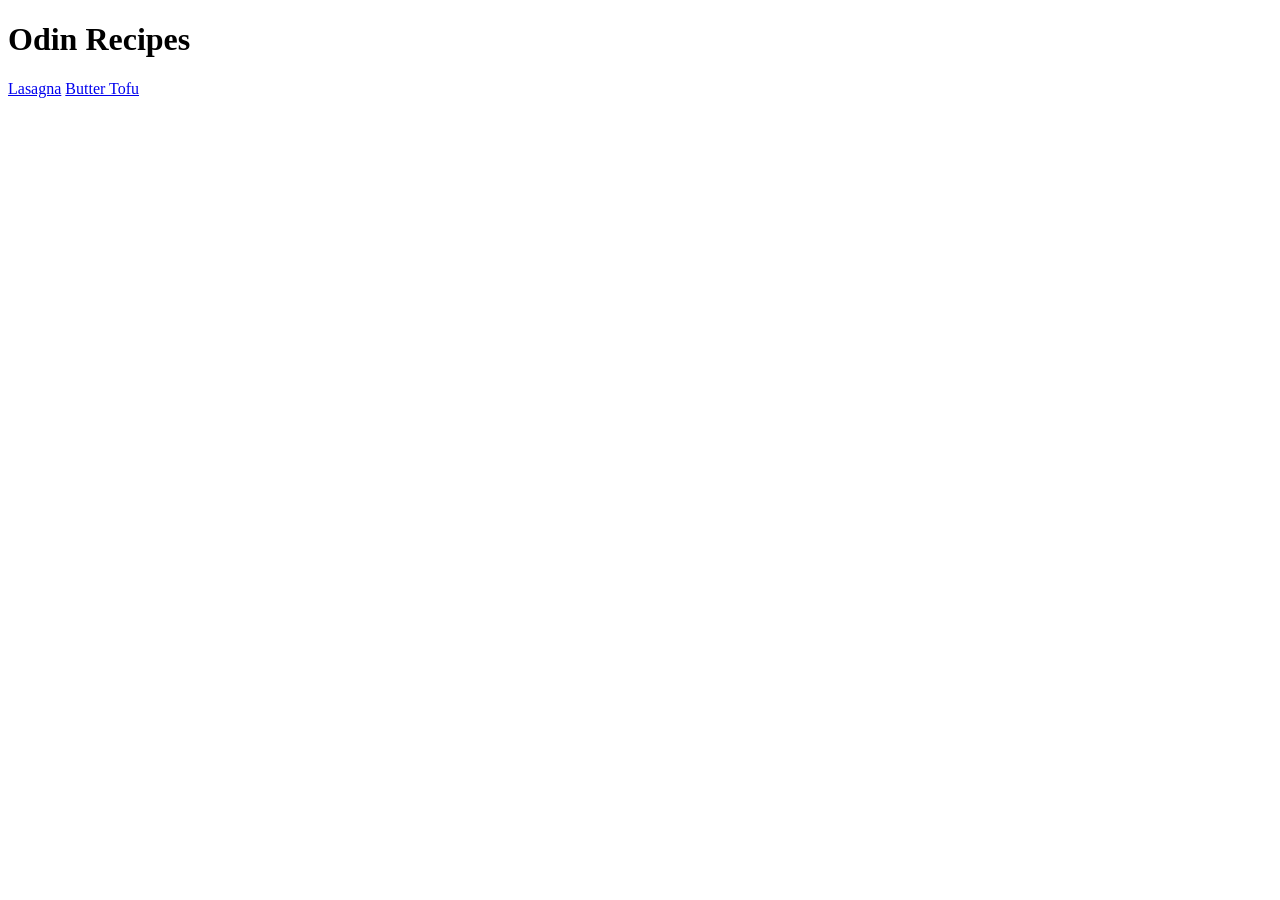
==== 01_odin-recipes/index.html @ a81aac3c "feat: complete butter tofu recipe page" ====
<!doctype html>
<html lang="en">

<head>
  <meta charset="UTF-8">
  <meta name="viewport" content="width=device-width, initial-scale=1.0">
  <title>Odin Recipes Page</title>

  <!-- Google Font: Roboto (Variable Font) -->
  <link rel="preconnect" href="https://fonts.googleapis.com">
  <link rel="preconnect" href="https://fonts.gstatic.com" crossorigin>
  <link href="https://fonts.googleapis.com/css2?family=Roboto:ital,wght@0,100..900;1,100..900&display=swap"
    rel="stylesheet">

  <!-- Deine globale CSS-Boilerplate -->
  <link rel="stylesheet" href="stlyes.css">
</head>

<body>
  <h1>Odin Recipes</h1>
  <a href="recipes/lasagna.html">Lasagna</a>
  <a href="recipes/butter_tofu.html">Butter Tofu</a>
</body>

</html>
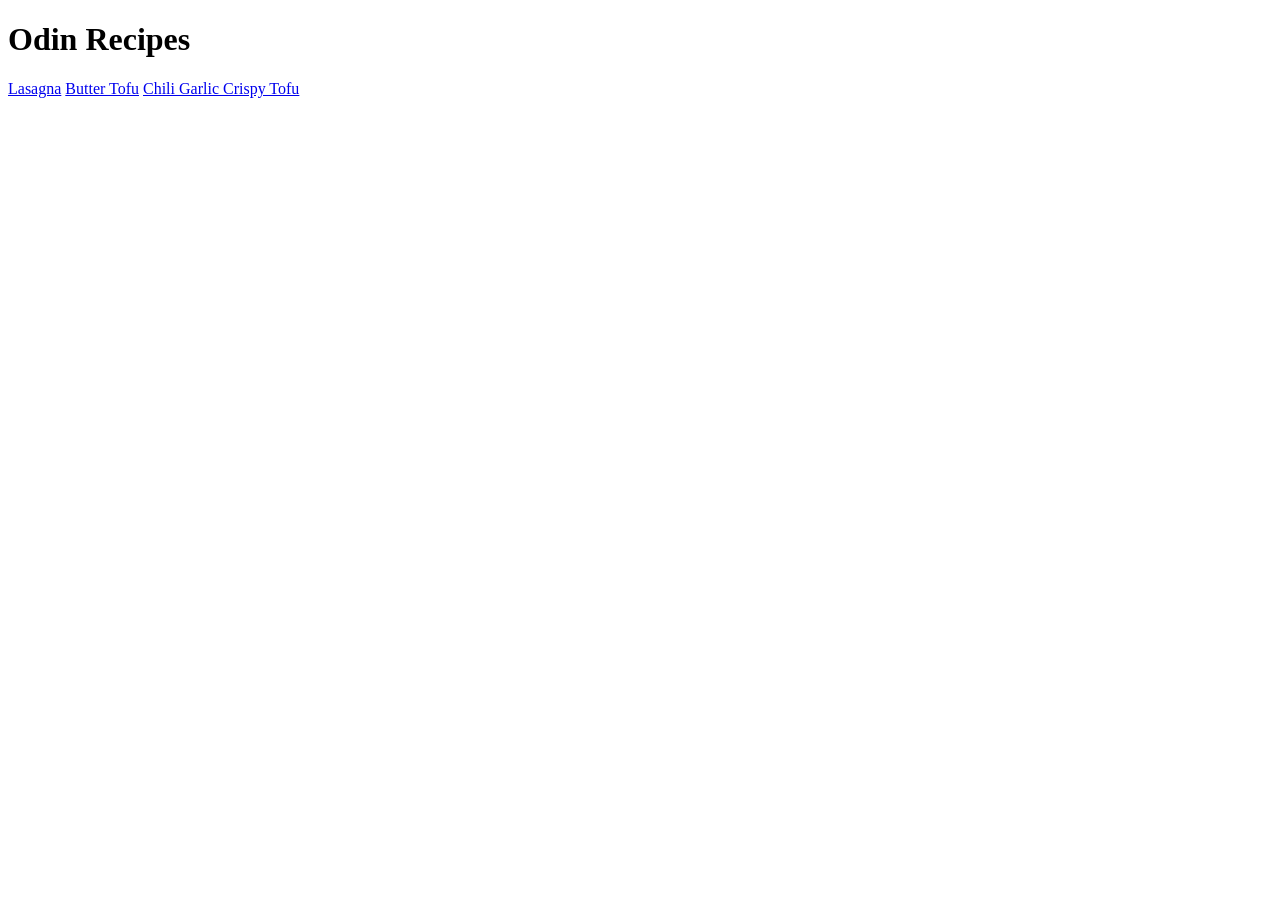
==== commit 3dd9c210: "feat: complete crispy tofu recipe page" ====
--- a/01_odin-recipes/index.html
+++ b/01_odin-recipes/index.html
@@ -20,6 +20,7 @@
   <h1>Odin Recipes</h1>
   <a href="recipes/lasagna.html">Lasagna</a>
   <a href="recipes/butter_tofu.html">Butter Tofu</a>
+  <a href="recipes/crispy_tofu.html">Chili Garlic Crispy Tofu</a>
 </body>
 
 </html>
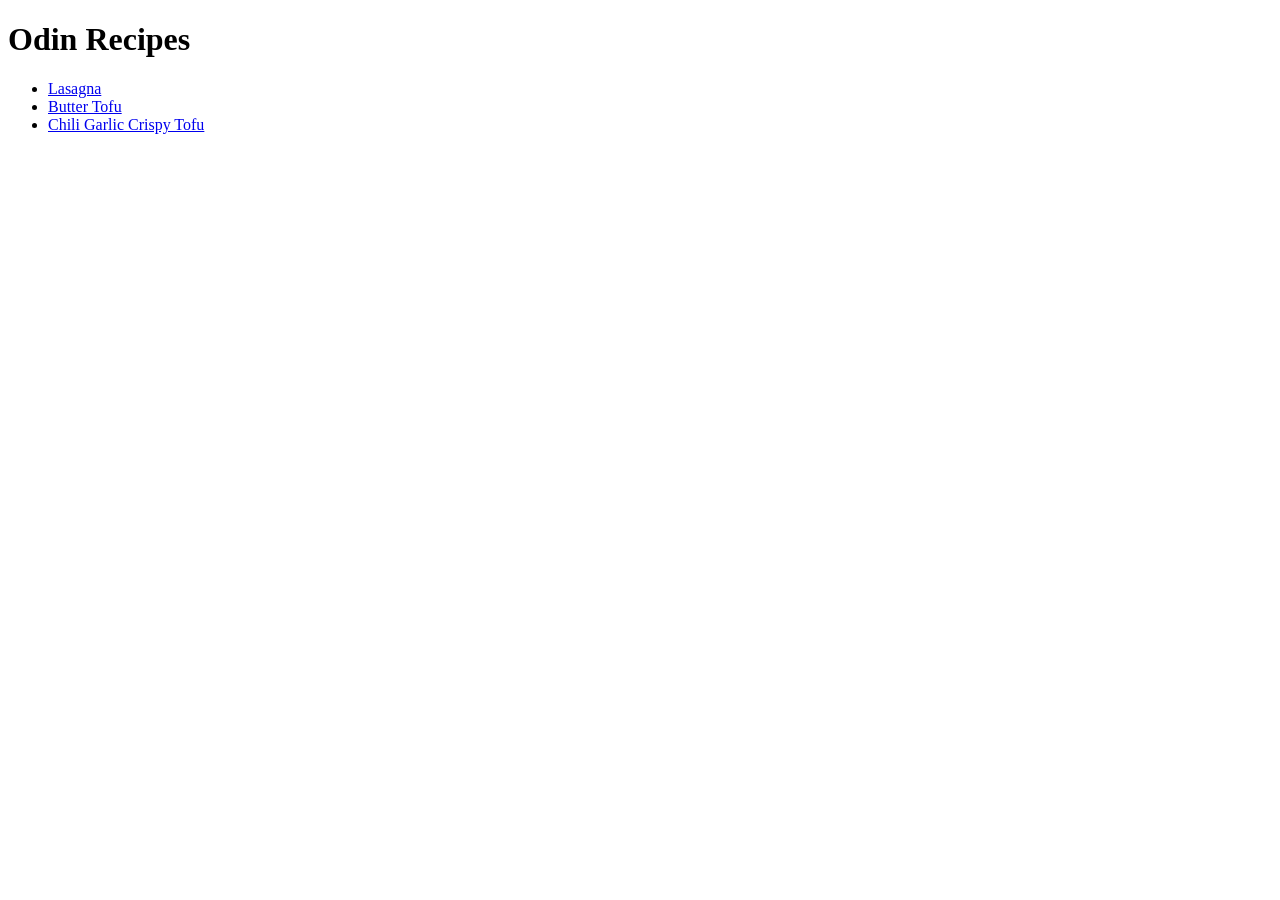
==== commit af5beaef: "refractor: wrapped index nav links in unordered list" ====
--- a/01_odin-recipes/index.html
+++ b/01_odin-recipes/index.html
@@ -18,9 +18,11 @@
 
 <body>
   <h1>Odin Recipes</h1>
-  <a href="recipes/lasagna.html">Lasagna</a>
-  <a href="recipes/butter_tofu.html">Butter Tofu</a>
-  <a href="recipes/crispy_tofu.html">Chili Garlic Crispy Tofu</a>
+  <ul>
+    <li><a href="recipes/lasagna.html">Lasagna</a></li>
+    <li><a href="recipes/butter_tofu.html">Butter Tofu</a></li>
+    <li><a href="recipes/crispy_tofu.html">Chili Garlic Crispy Tofu</a></li>
+  </ul>
 </body>
 
 </html>
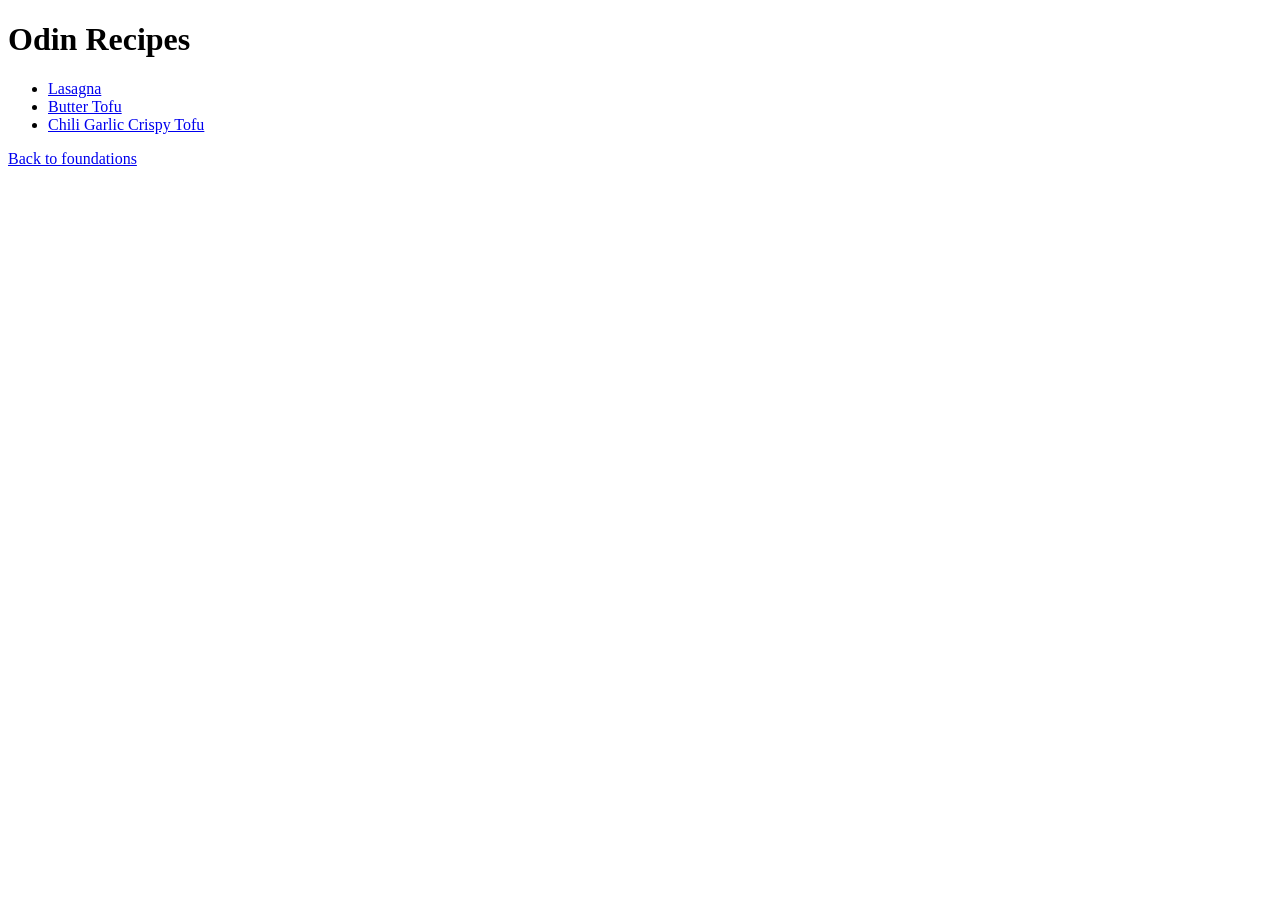
==== commit 3e18dea6: "feat: add backlink to foundations page on recipes index" ====
--- a/01_odin-recipes/index.html
+++ b/01_odin-recipes/index.html
@@ -13,7 +13,7 @@
     rel="stylesheet">
 
   <!-- Deine globale CSS-Boilerplate -->
-  <link rel="stylesheet" href="stlyes.css">
+  <link rel="stylesheet" href="styles.css">
 </head>
 
 <body>
@@ -23,6 +23,7 @@
     <li><a href="recipes/butter_tofu.html">Butter Tofu</a></li>
     <li><a href="recipes/crispy_tofu.html">Chili Garlic Crispy Tofu</a></li>
   </ul>
+  <a href="../index.html">Back to foundations</a>
 </body>
 
 </html>
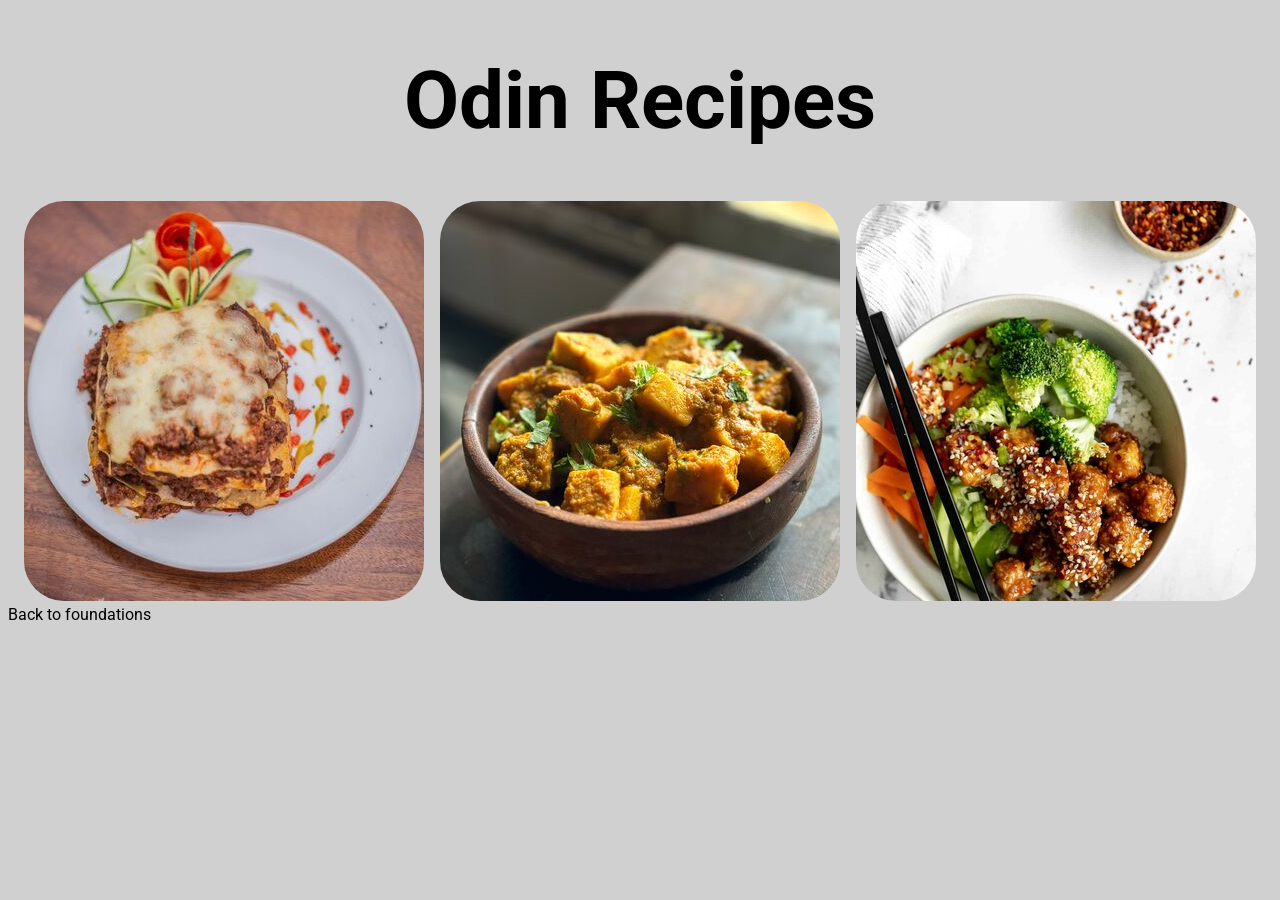
==== commit 8b1981ba: "feat: added pictures to index page" ====
--- a/01_odin-recipes/index.html
+++ b/01_odin-recipes/index.html
@@ -18,12 +18,12 @@
 
 <body>
   <h1>Odin Recipes</h1>
-  <ul>
-    <li><a href="recipes/lasagna.html">Lasagna</a></li>
-    <li><a href="recipes/butter_tofu.html">Butter Tofu</a></li>
-    <li><a href="recipes/crispy_tofu.html">Chili Garlic Crispy Tofu</a></li>
-  </ul>
-  <a href="../index.html">Back to foundations</a>
+  <div class="container">
+    <a href="recipes/lasagna.html"><img class="nav-pic" src="./images/lasagna.jpg" width="400" height="400"></a>
+    <a href="recipes/butter_tofu.html"><img class="nav-pic" src="./images/butter_tofu.jpg" width="400" height="400"></a>
+    <a href="recipes/crispy_tofu.html"><img class="nav-pic" src="./images/crispy_tofu.jpg" width="400" height="400"></a>
+  </div>
+  <a class="home-button" href="../index.html">Back to foundations</a>
 </body>
 
 </html>
--- a/01_odin-recipes/styles.css
+++ b/01_odin-recipes/styles.css
@@ -0,0 +1,30 @@
+body {
+  font-family: 'Roboto', sans-serif;
+  background: rgb(209, 208, 208);
+  align-items: center;
+}
+
+h1 {
+  font-size: 5rem;
+  text-align: center;
+}
+
+a {
+  text-decoration: none;
+  color: #000;
+}
+
+.container {
+  display: flex;
+  align-items: center;
+  justify-content: space-evenly;
+}
+
+.nav-pic {
+  border-radius: 10%;
+  transition: ease-in-out 0.2s;
+}
+
+.nav-pic:hover {
+  scale: 1.1;
+}
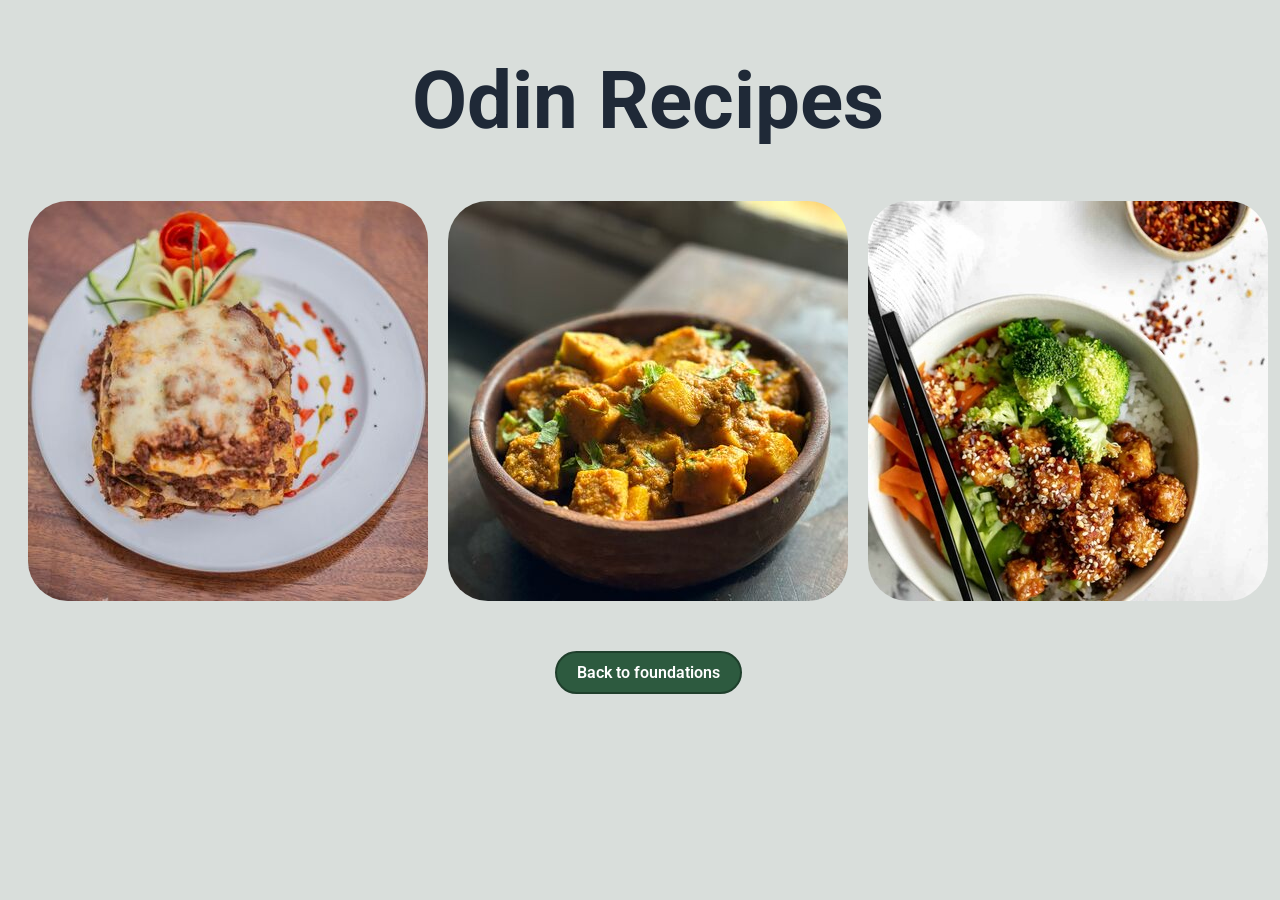
==== commit a8f74f30: "style: started css for index" ====
--- a/01_odin-recipes/index.html
+++ b/01_odin-recipes/index.html
@@ -1,29 +1,50 @@
 <!doctype html>
 <html lang="en">
+  <head>
+    <meta charset="UTF-8" />
+    <meta name="viewport" content="width=device-width, initial-scale=1.0" />
+    <title>Odin Recipes Page</title>
 
-<head>
-  <meta charset="UTF-8">
-  <meta name="viewport" content="width=device-width, initial-scale=1.0">
-  <title>Odin Recipes Page</title>
+    <!-- Google Font: Roboto (Variable Font) -->
+    <link rel="preconnect" href="https://fonts.googleapis.com" />
+    <link rel="preconnect" href="https://fonts.gstatic.com" crossorigin />
+    <link
+      href="https://fonts.googleapis.com/css2?family=Roboto:ital,wght@0,100..900;1,100..900&display=swap"
+      rel="stylesheet"
+    />
 
-  <!-- Google Font: Roboto (Variable Font) -->
-  <link rel="preconnect" href="https://fonts.googleapis.com">
-  <link rel="preconnect" href="https://fonts.gstatic.com" crossorigin>
-  <link href="https://fonts.googleapis.com/css2?family=Roboto:ital,wght@0,100..900;1,100..900&display=swap"
-    rel="stylesheet">
+    <!-- Deine globale CSS-Boilerplate -->
+    <link rel="stylesheet" href="styles.css" />
+  </head>
 
-  <!-- Deine globale CSS-Boilerplate -->
-  <link rel="stylesheet" href="styles.css">
-</head>
-
-<body>
-  <h1>Odin Recipes</h1>
-  <div class="container">
-    <a href="recipes/lasagna.html"><img class="nav-pic" src="./images/lasagna.jpg" width="400" height="400"></a>
-    <a href="recipes/butter_tofu.html"><img class="nav-pic" src="./images/butter_tofu.jpg" width="400" height="400"></a>
-    <a href="recipes/crispy_tofu.html"><img class="nav-pic" src="./images/crispy_tofu.jpg" width="400" height="400"></a>
-  </div>
-  <a class="home-button" href="../index.html">Back to foundations</a>
-</body>
-
-</html>+  <body>
+    <h1>Odin Recipes</h1>
+    <div class="container">
+      <a class="recipe-card" href="recipes/lasagna.html"
+        ><img
+          class="nav-pic"
+          src="./images/lasagna.jpg"
+          width="400"
+          height="400"
+        /><span class="recipe-name">Lasagna</span></a
+      >
+      <a class="recipe-card" href="recipes/butter_tofu.html"
+        ><img
+          class="nav-pic"
+          src="./images/butter_tofu.jpg"
+          width="400"
+          height="400"
+        /><span class="recipe-name">Butter Tofu</span></a
+      >
+      <a class="recipe-card" href="recipes/crispy_tofu.html"
+        ><img
+          class="nav-pic"
+          src="./images/crispy_tofu.jpg"
+          width="400"
+          height="400"
+        /><span class="recipe-name">Crispy Tofu</span></a
+      >
+    </div>
+    <a class="home-button" href="../index.html">Back to foundations</a>
+  </body>
+</html>
--- a/01_odin-recipes/styles.css
+++ b/01_odin-recipes/styles.css
@@ -1,12 +1,14 @@
 body {
   font-family: 'Roboto', sans-serif;
-  background: rgb(209, 208, 208);
+  background: #d9dedb;
   align-items: center;
+  width: 100%;
 }
 
 h1 {
   font-size: 5rem;
   text-align: center;
+  color: #1f2937;
 }
 
 a {
@@ -19,12 +21,55 @@
   align-items: center;
   justify-content: space-evenly;
 }
+.recipe-card {
+  position: relative;
+  display: inline-block;
+  overflow: hidden;
+  border-radius: 10%;
+  text-decoration: none;
+}
 
 .nav-pic {
-  border-radius: 10%;
-  transition: ease-in-out 0.2s;
+  display: block;
+  transition:
+    transform 0.3s ease,
+    filter 0.3s ease;
+}
+.recipe-name {
+  position: absolute;
+  top: 50%;
+  left: 50%;
+  transform: translate(-50%, -50%);
+  color: #fff;
+  font-size: 1.5rem;
+  font-weight: 700;
+  text-shadow: 0 2px 8px rgba(0, 0, 0, 0.7);
+  opacity: 0;
+  pointer-events: none;
+  transition: opacity 0.3s ease;
+  z-index: 2;
+  white-space: nowrap;
+}
+.recipe-card:hover .nav-pic {
+  transform: scale(1.08);
+  filter: blur(2px) brightness(0.85);
+}
+.recipe-card:hover .recipe-name {
+  opacity: 1;
 }
 
-.nav-pic:hover {
+.home-button {
+  display: block;
+  width: fit-content;
+  background-color: #2d5a3f;
+  padding: 10px 20px;
+  border-radius: 100px;
+  border: 2px solid #1f3f2c;
+  margin: 50px auto;
+  color: #fff;
+  transition: ease-in-out 0.2s;
+  font-weight: 600;
+}
+.home-button:hover {
   scale: 1.1;
 }
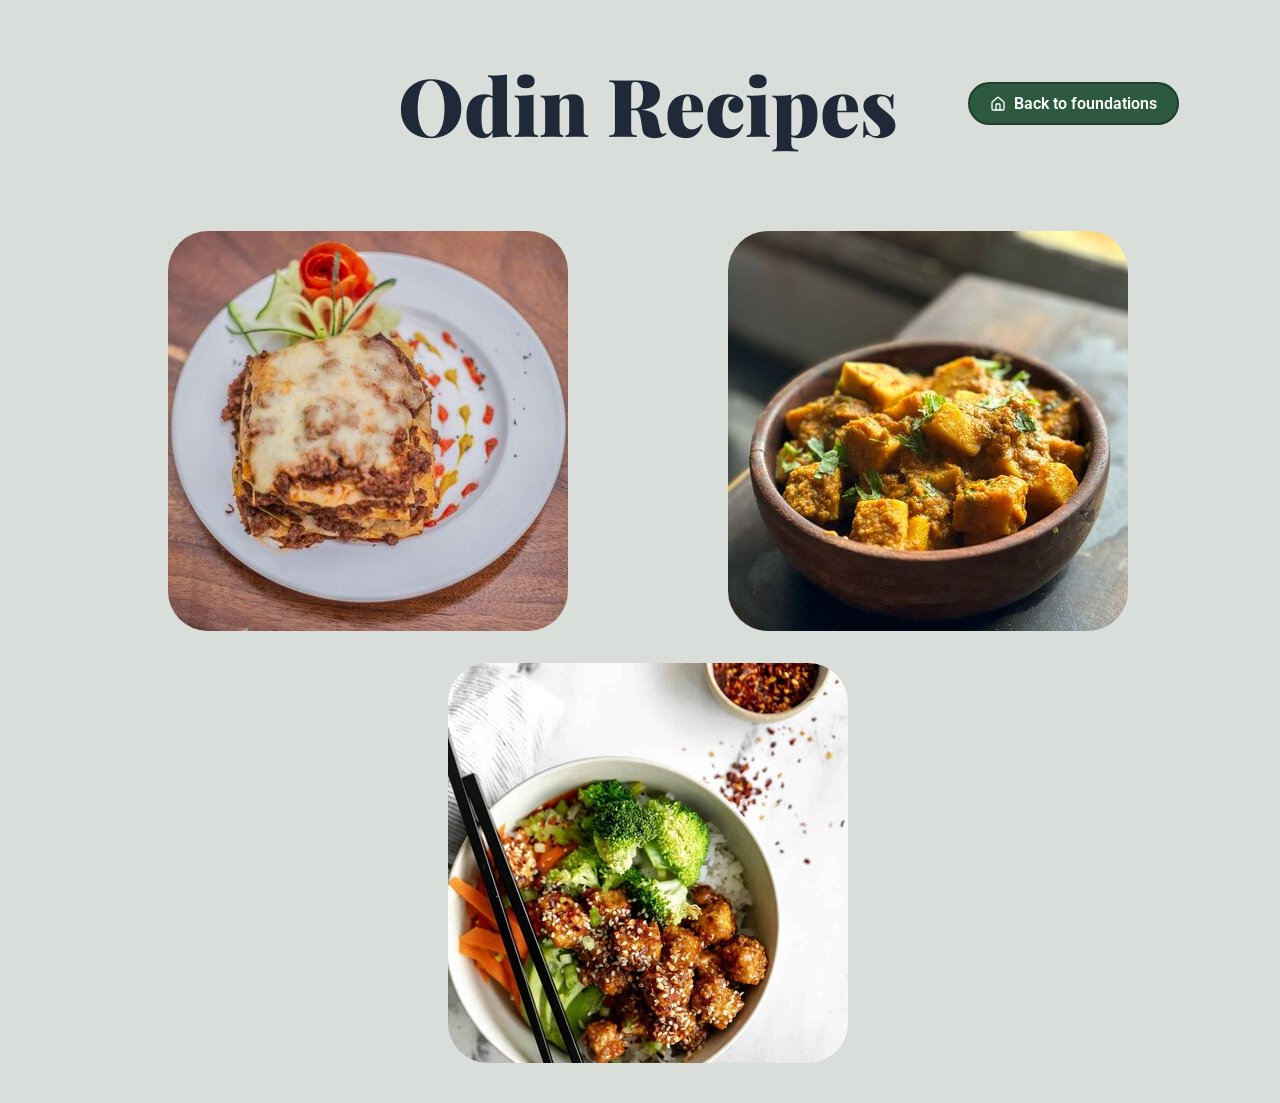
==== commit 130069c6: "style: styled header" ====
--- a/01_odin-recipes/index.html
+++ b/01_odin-recipes/index.html
@@ -12,13 +12,21 @@
       href="https://fonts.googleapis.com/css2?family=Roboto:ital,wght@0,100..900;1,100..900&display=swap"
       rel="stylesheet"
     />
+    <link
+      href="https://fonts.googleapis.com/css2?family=Playfair+Display:ital,wght@0,400..900;1,400..900&display=swap"
+      rel="stylesheet"
+    />
 
     <!-- Deine globale CSS-Boilerplate -->
     <link rel="stylesheet" href="styles.css" />
   </head>
 
   <body>
-    <h1>Odin Recipes</h1>
+    <header class="page-header page-header--full">
+      <div class="header-spacer"></div>
+      <h1>Odin Recipes</h1>
+      <a class="home-button" href="../index.html">Back to foundations</a>
+    </header>
     <div class="container">
       <a class="recipe-card" href="recipes/lasagna.html"
         ><img
@@ -45,6 +53,5 @@
         /><span class="recipe-name">Crispy Tofu</span></a
       >
     </div>
-    <a class="home-button" href="../index.html">Back to foundations</a>
   </body>
 </html>
--- a/01_odin-recipes/styles.css
+++ b/01_odin-recipes/styles.css
@@ -1,14 +1,28 @@
 body {
   font-family: 'Roboto', sans-serif;
   background: #d9dedb;
-  align-items: center;
+
   width: 100%;
 }
 
 h1 {
+  font-family: 'Playfair Display', sans-serif;
+  font-weight: 900;
   font-size: 5rem;
   text-align: center;
   color: #1f2937;
+}
+
+h2 {
+  font-family: 'Playfair Display', sans-serif;
+  font-weight: 500;
+  font-size: 2.5rem;
+}
+
+h3 {
+  font-family: 'Playfair Display', sans-serif;
+  font-weight: 300;
+  font-size: 1.75rem;
 }
 
 a {
@@ -18,7 +32,12 @@
 
 .container {
   display: flex;
-  align-items: center;
+  flex-wrap: wrap;
+  gap: 2rem;
+  max-width: 1400px;
+  /*align-items: center;*/
+  margin: 0 auto;
+  padding: 2rem;
   justify-content: space-evenly;
 }
 .recipe-card {
@@ -58,9 +77,81 @@
   opacity: 1;
 }
 
+.recipe-body {
+  display: grid;
+  grid-template-columns: 2fr 3fr;
+  grid-template-rows: auto auto;
+  gap: 32px 64px;
+  background-color: #fffcf9;
+  border-radius: 50px;
+  margin: 0 auto;
+  padding: 32px 64px;
+  max-width: 1200px;
+  width: 90%;
+}
+.recipe-header,
+.recipe-ingridients,
+.recipe-steps {
+  background-color: #f5f0e0;
+  border-radius: 50px;
+  padding: 20px;
+}
+
+.recipe-ingridients {
+  grid-column-start: 1;
+  grid-row-start: 2;
+}
+.recipe-steps {
+  grid-row: span 2 / span 2;
+  grid-column-start: 2;
+  grid-row-start: 1;
+  margin-right: auto;
+  font-size: 1.05rem;
+  line-height: 1.6;
+  margin-bottom: 20px;
+}
+
+.recipe-picture {
+  border-radius: 50px;
+}
+
+ol li {
+  margin: 20px;
+}
+
+ul li {
+  margin: 20px;
+}
+
+.recipe-header {
+  align-self: start;
+}
+
+.page-header {
+  display: grid;
+  grid-template-columns: 1fr auto 1fr;
+  align-items: center;
+  max-width: 1200px;
+  margin: 2rem auto 1.5rem auto;
+  padding: 0 1rem;
+}
+.page-header h1 {
+  grid-column: 2;
+  margin: 0;
+  text-align: center;
+}
+
+.page-header--full {
+  max-width: 100%;
+  width: 100%;
+  padding: 0 2.5rem;
+  box-sizing: border-box;
+}
 .home-button {
-  display: block;
-  width: fit-content;
+  grid-column: 3;
+  justify-self: end;
+  display: inline-flex;
+  align-items: center;
   background-color: #2d5a3f;
   padding: 10px 20px;
   border-radius: 100px;
@@ -69,7 +160,21 @@
   color: #fff;
   transition: ease-in-out 0.2s;
   font-weight: 600;
+  gap: 0.5rem;
 }
+
 .home-button:hover {
   scale: 1.1;
 }
+
+.home-button::before {
+  content: '';
+  display: inline-block;
+  width: 1rem;
+  height: 1rem;
+  flex-shrink: 0;
+  background-image: url('[data-uri]');
+  background-repeat: no-repeat;
+  background-position: center;
+  background-size: contain;
+}
